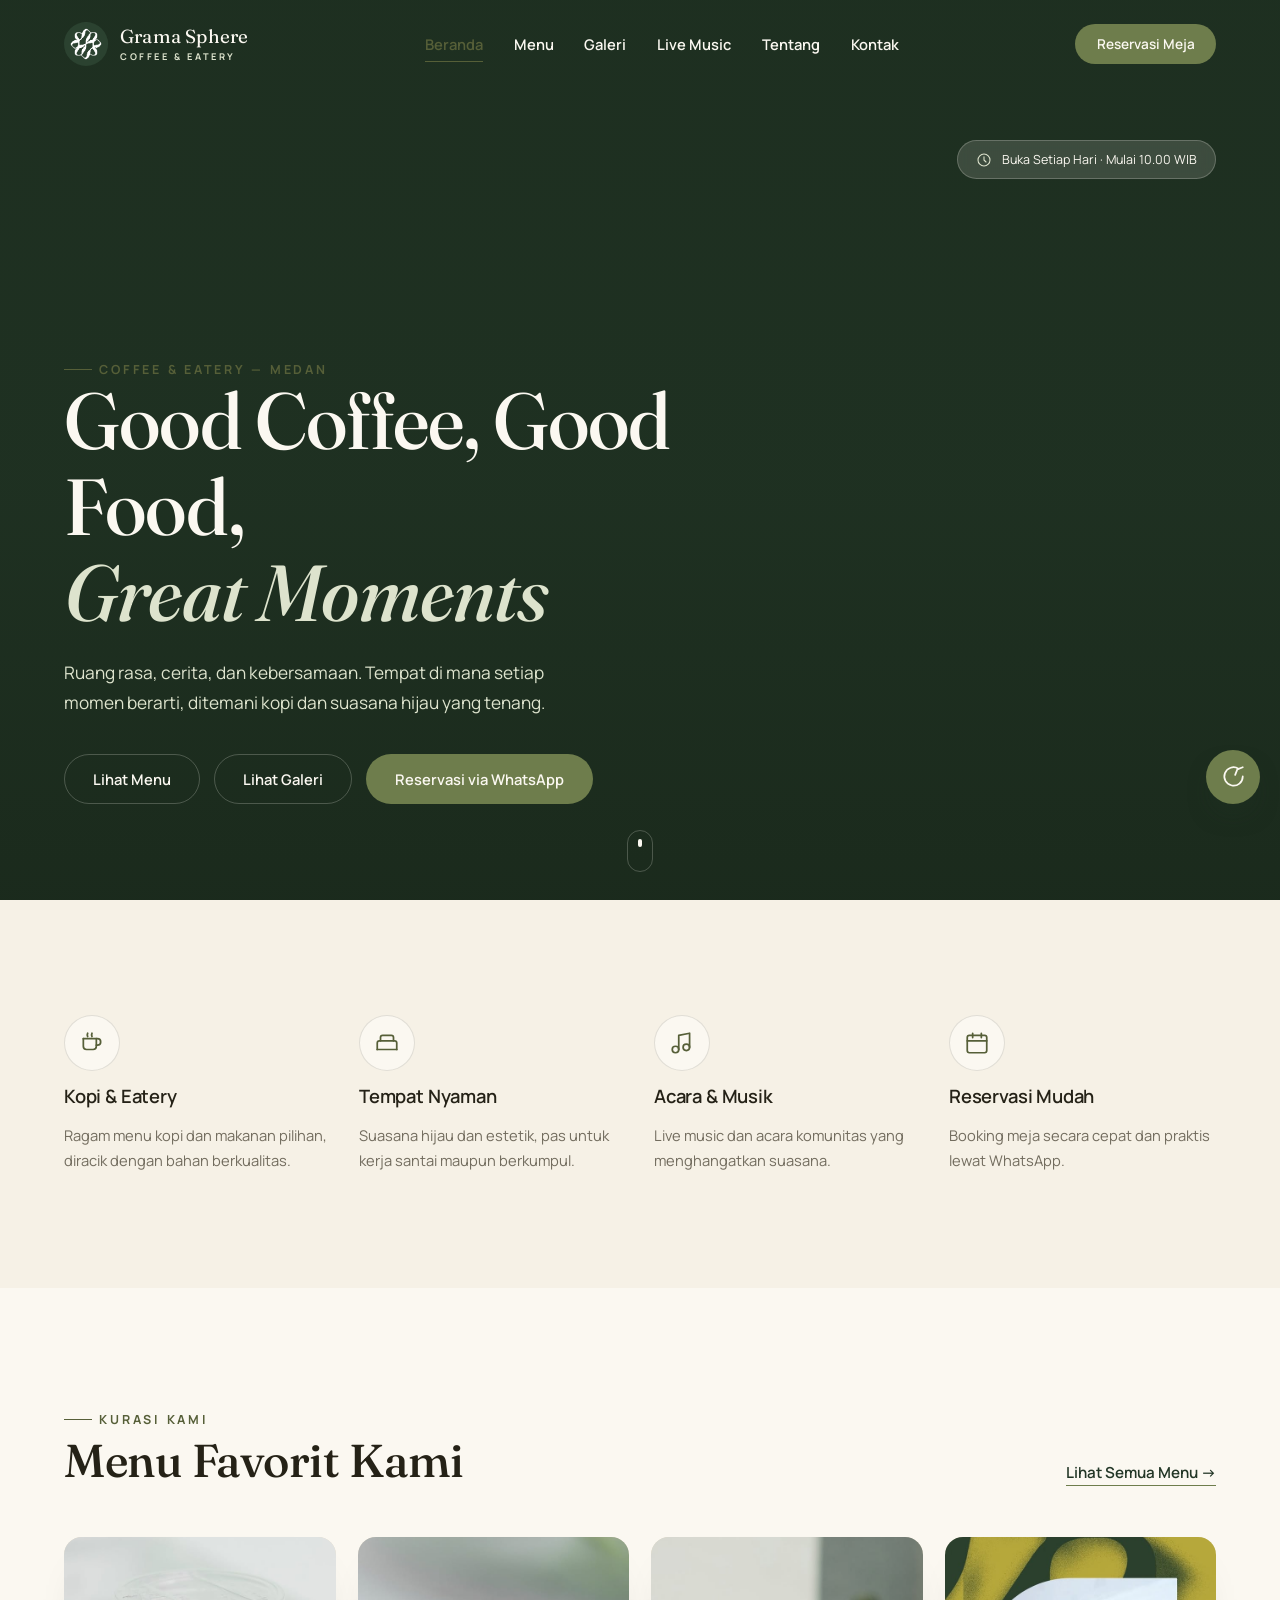
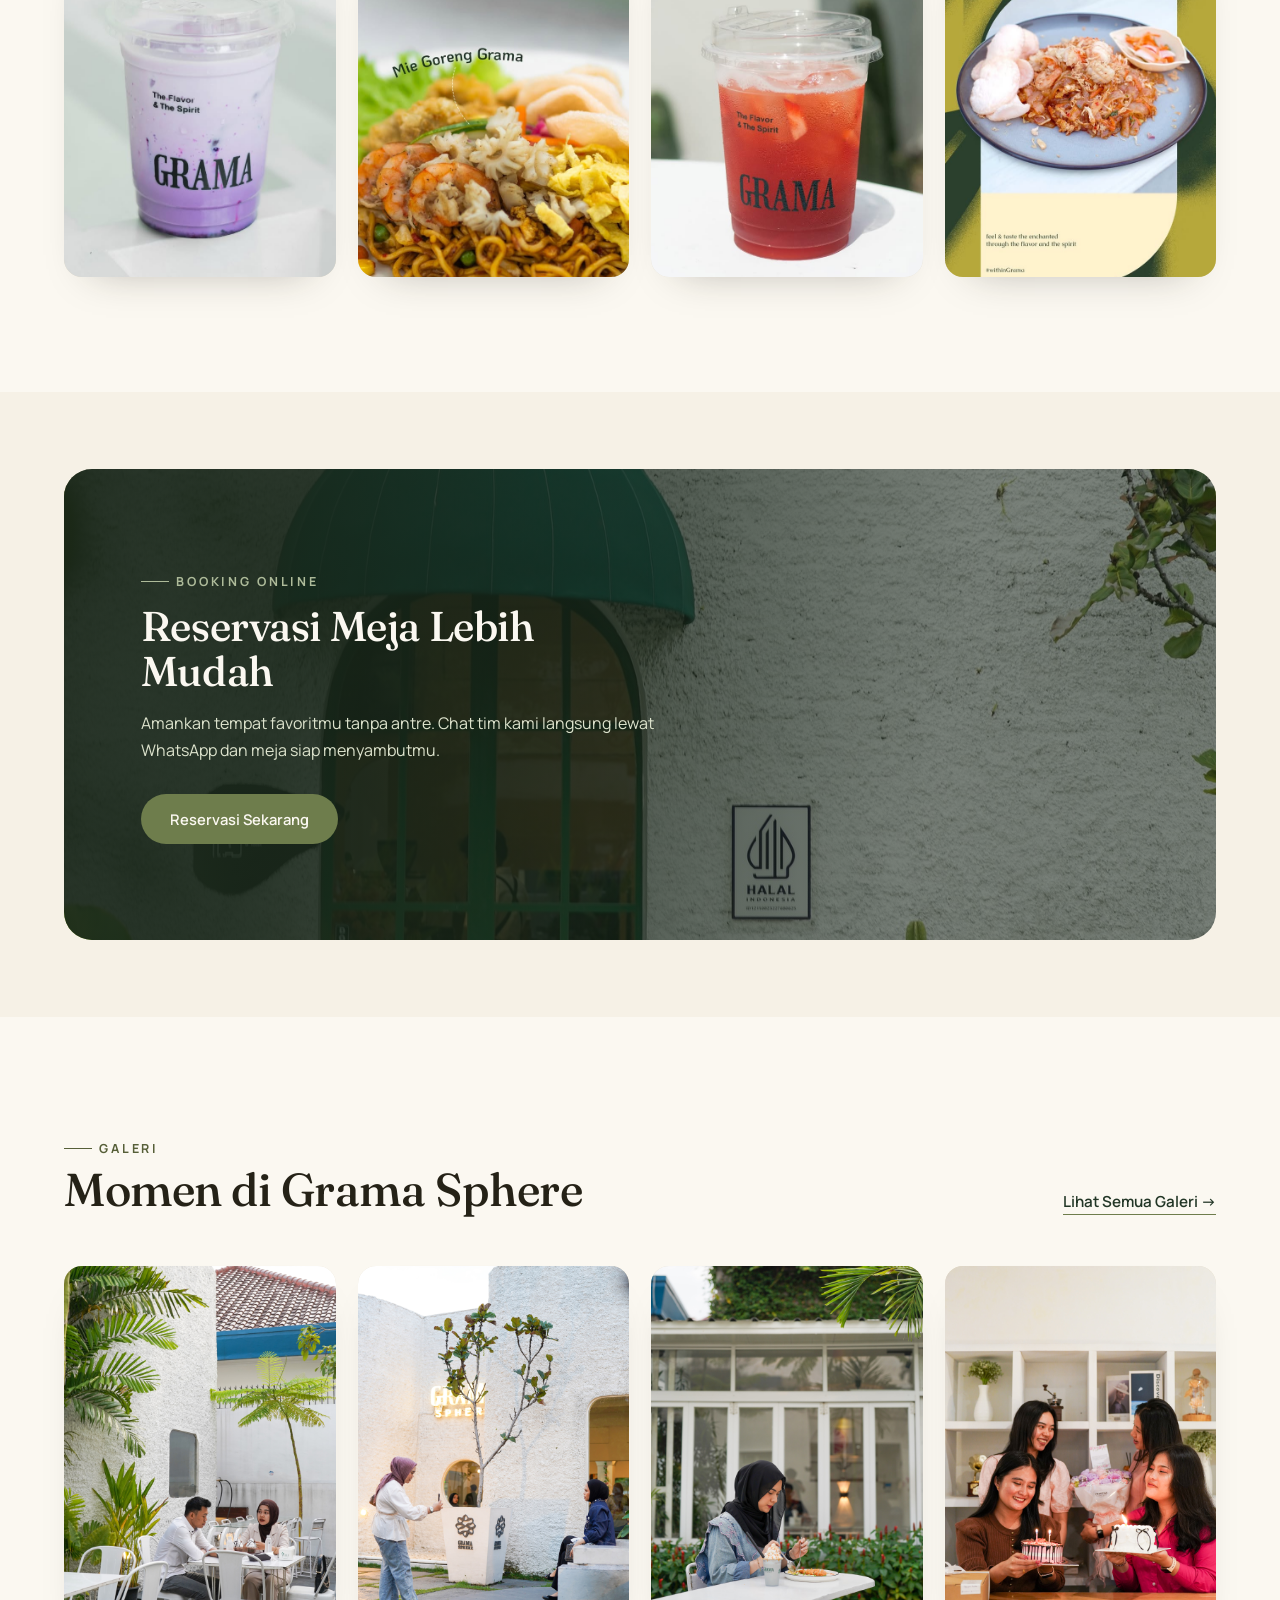
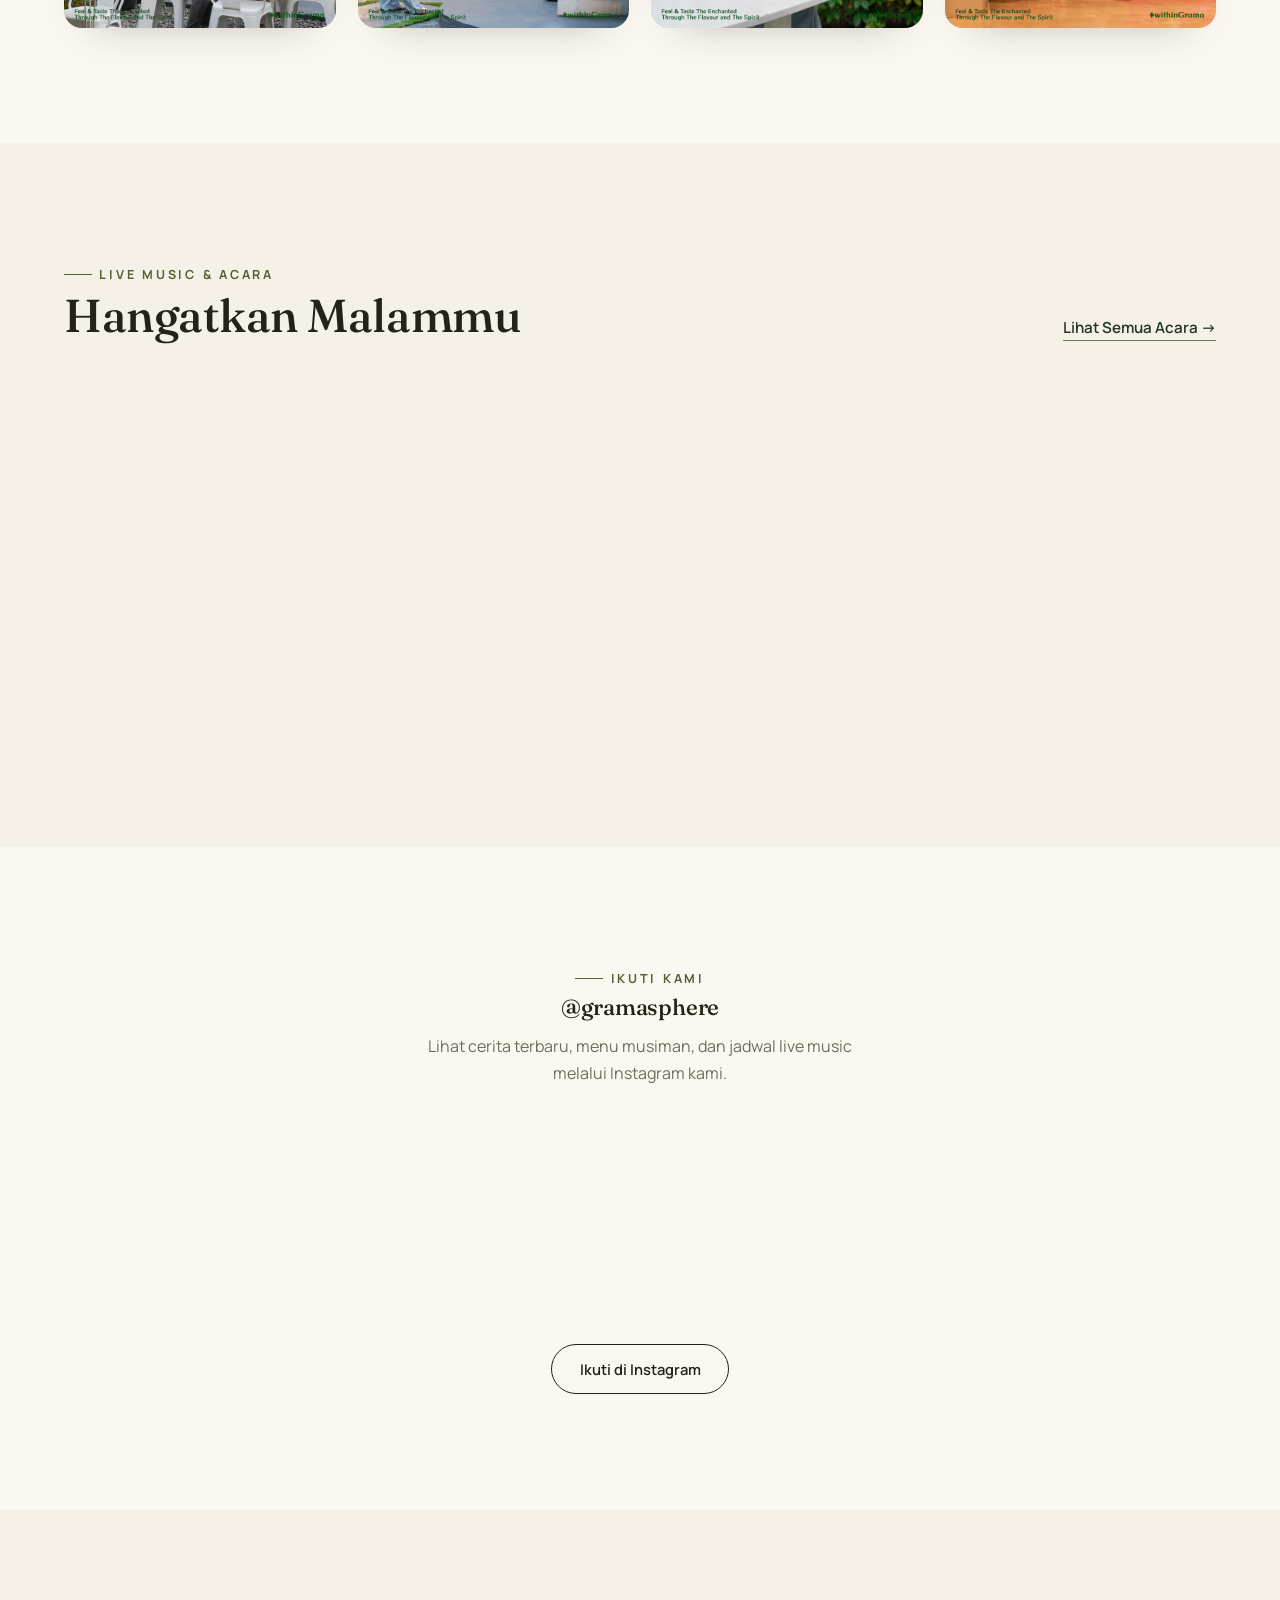
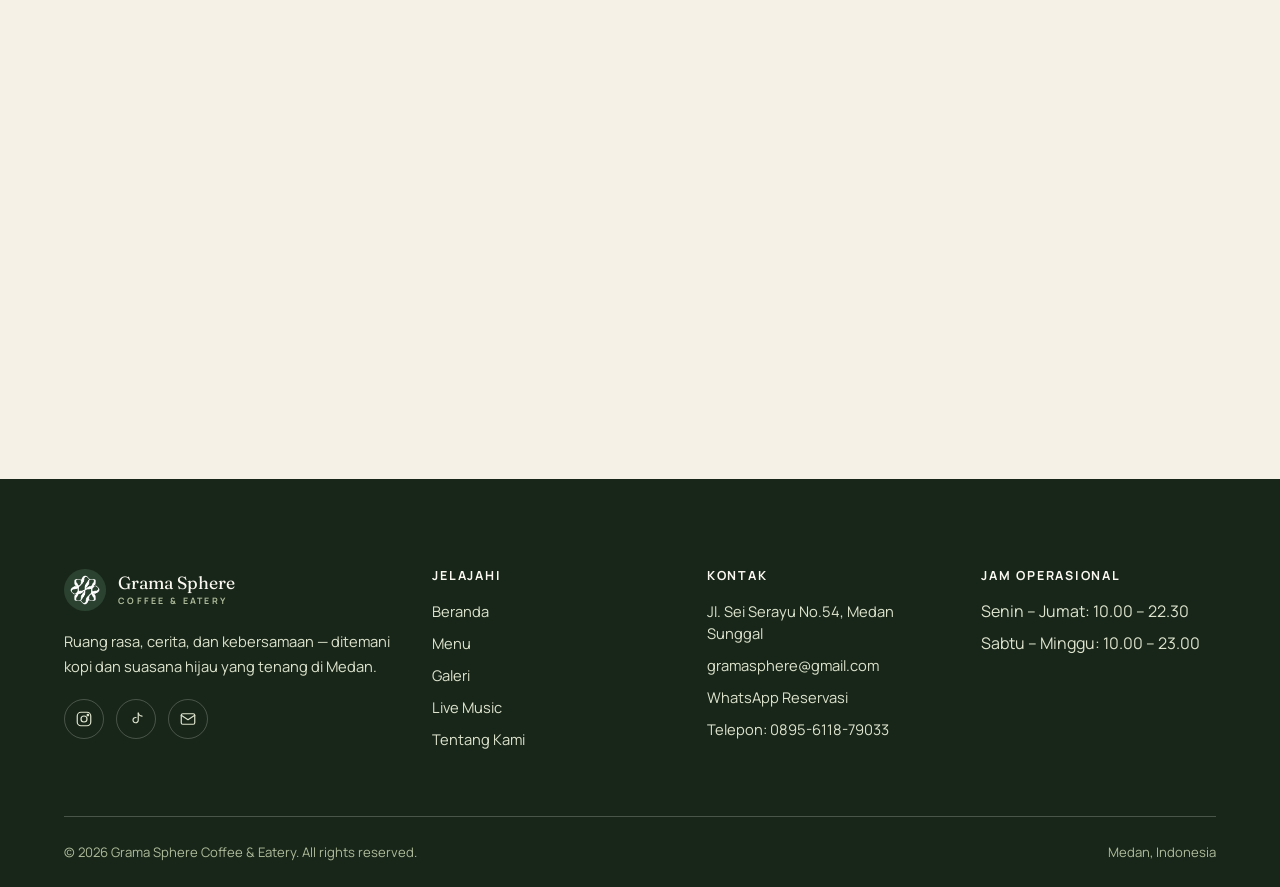
==== index.html @ 3d9e16ae "first commit" ====
<!doctype html>
<html lang="id">
<head>
<meta charset="UTF-8">
<meta name="viewport" content="width=device-width, initial-scale=1.0">
<title>Grama Sphere Coffee & Eatery — Ruang Rasa di Medan</title>
<meta name="description" content="Grama Sphere Coffee & Eatery, Medan — kopi, makanan, dan live music dalam suasana hijau yang tenang dan hangat.">
<link rel="icon" href="assets/logo-gramasphere.jpg" type="image/jpeg">
<link rel="preconnect" href="https://fonts.googleapis.com">
<link rel="preconnect" href="https://fonts.gstatic.com" crossorigin>
<link href="https://fonts.googleapis.com/css2?family=Fraunces:ital,opsz,wght@0,9..144,300;0,9..144,400;0,9..144,500;0,9..144,600;1,9..144,400;1,9..144,500&family=Manrope:wght@300;400;500;600;700;800&display=swap" rel="stylesheet">
<link rel="stylesheet" href="css/style.css">
</head>
<body>
<a href="#main" class="skip-link">Lompat ke konten utama</a>

<header class="site-header">
  <div class="container">
    <a href="index.html" class="brand">
      <img src="assets/logo-gramasphere.jpg" alt="Logo Grama Sphere Coffee & Eatery">
      <span class="brand-name">Grama Sphere<span>COFFEE &amp; EATERY</span></span>
    </a>
    <nav class="nav-desktop" aria-label="Navigasi utama">
      <a href="index.html" class="nav-link active">Beranda</a>
      <a href="menu.html" class="nav-link">Menu</a>
      <a href="gallery.html" class="nav-link">Galeri</a>
      <a href="music.html" class="nav-link">Live Music</a>
      <a href="about.html" class="nav-link">Tentang</a>
      <a href="contact.html" class="nav-link">Kontak</a>
    </nav>
    <div class="nav-cta">
      <a href="https://wa.me/62895611879033?text=Halo%20Grama%20Sphere%2C%20saya%20ingin%20reservasi%20meja" class="btn btn-whatsapp" target="_blank" rel="noopener">Reservasi Meja</a>
    </div>
  </div>
</header>

<main id="main">

  <section class="hero">
    <video class="hero-media" autoplay muted loop playsinline aria-hidden="true">
      <source src="assets/video-background-page-atas/background-desktop-view.mp4" media="(min-width:769px)" type="video/mp4">
      <source src="assets/video-background-page-atas/background-mobile-view.mp4" type="video/mp4">
    </video>
    <div class="hero-overlay"></div>
    <div class="hero-hours">
      <svg viewBox="0 0 24 24" fill="none" stroke-width="1.6" stroke-linecap="round" stroke-linejoin="round"><circle cx="12" cy="12" r="9"/><path d="M12 7v5l3 3"/></svg>
      Buka Setiap Hari · Mulai 10.00 WIB
    </div>
    <div class="hero-content">
      <span class="eyebrow">Coffee &amp; Eatery — Medan</span>
      <h1 class="hero-title">Good Coffee, Good Food,<br><em>Great Moments</em></h1>
      <p class="hero-sub">Ruang rasa, cerita, dan kebersamaan. Tempat di mana setiap momen berarti, ditemani kopi dan suasana hijau yang tenang.</p>
      <div class="hero-actions">
        <a href="menu.html" class="btn btn-outline on-dark">Lihat Menu</a>
        <a href="gallery.html" class="btn btn-outline on-dark">Lihat Galeri</a>
        <a href="https://wa.me/62895611879033?text=Halo%20Grama%20Sphere%2C%20saya%20ingin%20reservasi%20meja" class="btn btn-whatsapp" target="_blank" rel="noopener">Reservasi via WhatsApp</a>
      </div>
    </div>
    <span class="hero-scroll-cue" aria-hidden="true"></span>
  </section>

  <section class="section" aria-label="Keunggulan kami">
    <div class="container feature-strip">
      <div class="feature-item reveal">
        <div class="feature-icon"><svg viewBox="0 0 24 24" fill="none" stroke-width="1.6" stroke-linecap="round" stroke-linejoin="round"><path d="M4 8h13a3 3 0 0 1 0 6h-1"/><path d="M4 8v7a3 3 0 0 0 3 3h6a3 3 0 0 0 3-3V8"/><path d="M8 3c-.5 1 -.5 2 0 3M12 3c-.5 1 -.5 2 0 3"/></svg></div>
        <h3>Kopi &amp; Eatery</h3>
        <p>Ragam menu kopi dan makanan pilihan, diracik dengan bahan berkualitas.</p>
      </div>
      <div class="feature-item reveal">
        <div class="feature-icon"><svg viewBox="0 0 24 24" fill="none" stroke-width="1.6" stroke-linecap="round" stroke-linejoin="round"><path d="M3 18v-6a2 2 0 0 1 2-2h14a2 2 0 0 1 2 2v6"/><path d="M3 18h18M6 10V7a2 2 0 0 1 2-2h8a2 2 0 0 1 2 2v3"/></svg></div>
        <h3>Tempat Nyaman</h3>
        <p>Suasana hijau dan estetik, pas untuk kerja santai maupun berkumpul.</p>
      </div>
      <div class="feature-item reveal">
        <div class="feature-icon"><svg viewBox="0 0 24 24" fill="none" stroke-width="1.6" stroke-linecap="round" stroke-linejoin="round"><path d="M9 18V5l10-2v13"/><circle cx="6" cy="18" r="3"/><circle cx="16" cy="16" r="3"/></svg></div>
        <h3>Acara &amp; Musik</h3>
        <p>Live music dan acara komunitas yang menghangatkan suasana.</p>
      </div>
      <div class="feature-item reveal">
        <div class="feature-icon"><svg viewBox="0 0 24 24" fill="none" stroke-width="1.6" stroke-linecap="round" stroke-linejoin="round"><rect x="3" y="5" width="18" height="16" rx="2"/><path d="M8 3v4M16 3v4M3 10h18"/></svg></div>
        <h3>Reservasi Mudah</h3>
        <p>Booking meja secara cepat dan praktis lewat WhatsApp.</p>
      </div>
    </div>
  </section>

  <section class="section bg-warm">
    <div class="container">
      <div class="section-header">
        <div>
          <span class="eyebrow">Kurasi Kami</span>
          <h2>Menu Favorit Kami</h2>
        </div>
        <a href="menu.html" class="section-link">Lihat Semua Menu →</a>
      </div>
      <div class="feature-grid">
        <a href="menu.html" class="media-card ratio-4-5 reveal">
          <img src="assets/menu/drink/3.jpg" alt="Minuman signature Grama Sphere" loading="lazy" width="600" height="750">
        </a>
        <a href="menu.html" class="media-card ratio-4-5 reveal">
          <img src="assets/menu/food/f8.jpg" alt="Hidangan favorit Grama Sphere" loading="lazy" width="600" height="750">
        </a>
        <a href="menu.html" class="media-card ratio-4-5 reveal">
          <img src="assets/menu/drink/12.jpg" alt="Kopi pilihan Grama Sphere" loading="lazy" width="600" height="750">
        </a>
        <a href="menu.html" class="media-card ratio-4-5 reveal">
          <img src="assets/menu/food/f20.jpg" alt="Menu makanan Grama Sphere" loading="lazy" width="600" height="750">
        </a>
      </div>
    </div>
  </section>

  <section class="section-tight">
    <div class="container">
      <div class="cta-banner reveal">
        <img src="assets/galery/14.jpg" alt="Suasana Grama Sphere" loading="lazy">
        <div class="cta-banner-inner">
          <span class="eyebrow on-dark">Booking Online</span>
          <h2>Reservasi Meja Lebih Mudah</h2>
          <p>Amankan tempat favoritmu tanpa antre. Chat tim kami langsung lewat WhatsApp dan meja siap menyambutmu.</p>
          <a href="https://wa.me/62895611879033?text=Halo%20Grama%20Sphere%2C%20saya%20ingin%20reservasi%20meja" class="btn btn-whatsapp" target="_blank" rel="noopener">Reservasi Sekarang</a>
        </div>
      </div>
    </div>
  </section>

  <section class="section bg-warm">
    <div class="container">
      <div class="section-header">
        <div>
          <span class="eyebrow">Galeri</span>
          <h2>Momen di Grama Sphere</h2>
        </div>
        <a href="gallery.html" class="section-link">Lihat Semua Galeri →</a>
      </div>
      <div class="feature-grid">
        <a href="gallery.html" class="media-card ratio-3-4 reveal"><img src="assets/galery/1.jpg" alt="Galeri Grama Sphere 1" loading="lazy" width="600" height="800"></a>
        <a href="gallery.html" class="media-card ratio-3-4 reveal"><img src="assets/galery/2.jpg" alt="Galeri Grama Sphere 2" loading="lazy" width="600" height="800"></a>
        <a href="gallery.html" class="media-card ratio-3-4 reveal"><img src="assets/galery/3.jpg" alt="Galeri Grama Sphere 3" loading="lazy" width="600" height="800"></a>
        <a href="gallery.html" class="media-card ratio-3-4 reveal"><img src="assets/galery/4.jpg" alt="Galeri Grama Sphere 4" loading="lazy" width="600" height="800"></a>
      </div>
    </div>
  </section>

  <section class="section">
    <div class="container">
      <div class="section-header">
        <div>
          <span class="eyebrow">Live Music &amp; Acara</span>
          <h2>Hangatkan Malammu</h2>
        </div>
        <a href="music.html" class="section-link">Lihat Semua Acara →</a>
      </div>
      <div class="feature-grid">
        <a href="music.html" class="media-card ratio-4-5 reveal"><img src="assets/live-music/lm1.webp" alt="Live music di Grama Sphere" loading="lazy" width="600" height="750"></a>
        <a href="music.html" class="media-card ratio-4-5 reveal"><img src="assets/live-music/lm2.webp" alt="Suasana live music Grama Sphere" loading="lazy" width="600" height="750"></a>
        <a href="music.html" class="media-card ratio-4-5 reveal"><img src="assets/live-music/lm3.webp" alt="Acara musik Grama Sphere" loading="lazy" width="600" height="750"></a>
        <a href="music.html" class="media-card ratio-4-5 reveal"><img src="assets/live-music/lm4.webp" alt="Live music malam Grama Sphere" loading="lazy" width="600" height="750"></a>
      </div>
    </div>
  </section>

  <section class="section bg-warm instagram-cta">
    <div class="container">
      <span class="eyebrow">Ikuti Kami</span>
      <h2 class="instagram-handle">@gramasphere</h2>
      <p style="max-width:48ch;margin:14px auto 0;">Lihat cerita terbaru, menu musiman, dan jadwal live music melalui Instagram kami.</p>
      <div class="instagram-grid">
        <a href="https://www.instagram.com/gramasphere/" target="_blank" rel="noopener" class="media-card ratio-1-1 reveal"><img src="assets/galery/9.jpg" alt="Instagram Grama Sphere" loading="lazy" width="400" height="400"></a>
        <a href="https://www.instagram.com/gramasphere/" target="_blank" rel="noopener" class="media-card ratio-1-1 reveal"><img src="assets/galery/10.jpg" alt="Instagram Grama Sphere" loading="lazy" width="400" height="400"></a>
        <a href="https://www.instagram.com/gramasphere/" target="_blank" rel="noopener" class="media-card ratio-1-1 reveal"><img src="assets/galery/11.jpg" alt="Instagram Grama Sphere" loading="lazy" width="400" height="400"></a>
        <a href="https://www.instagram.com/gramasphere/" target="_blank" rel="noopener" class="media-card ratio-1-1 reveal"><img src="assets/galery/16.jpg" alt="Instagram Grama Sphere" loading="lazy" width="400" height="400"></a>
        <a href="https://www.instagram.com/gramasphere/" target="_blank" rel="noopener" class="media-card ratio-1-1 reveal"><img src="assets/galery/17.jpg" alt="Instagram Grama Sphere" loading="lazy" width="400" height="400"></a>
        <a href="https://www.instagram.com/gramasphere/" target="_blank" rel="noopener" class="media-card ratio-1-1 reveal"><img src="assets/galery/18.jpg" alt="Instagram Grama Sphere" loading="lazy" width="400" height="400"></a>
      </div>
      <a href="https://www.instagram.com/gramasphere/" target="_blank" rel="noopener" class="btn btn-outline" style="margin-top:32px;">Ikuti di Instagram</a>
    </div>
  </section>

  <section class="section">
    <div class="container">
      <div class="map-preview reveal">
        <div class="map-preview-media"><img src="assets/galery/20.jpg" alt="Lokasi Grama Sphere Coffee & Eatery" loading="lazy"></div>
        <div class="map-preview-info">
          <span class="eyebrow on-dark">Lokasi</span>
          <h3>Kunjungi Kami</h3>
          <address>Jl. Sei Serayu No.54, Babura Sunggal, Kec. Medan Sunggal, Kota Medan, Sumatera Utara 20154</address>
          <a href="https://www.google.com/maps?q=GRAMA+SPHERE+COFFEE,+Jl.+Sei+Serayu+No.54,+Babura+Sunggal,+Kec.+Medan+Sunggal,+Kota+Medan,+Sumatera+Utara+20154&ftid=0x30312f76e06e2597:0x356244aba636da60" target="_blank" rel="noopener" class="btn btn-outline on-dark">Buka di Google Maps</a>
        </div>
      </div>
    </div>
  </section>

</main>

<footer class="site-footer">
  <div class="container">
    <div class="footer-grid">
      <div>
        <div class="footer-brand">
          <img src="assets/logo-gramasphere.jpg" alt="Logo Grama Sphere">
          <span class="footer-brand-name">Grama Sphere<span>COFFEE &amp; EATERY</span></span>
        </div>
        <p>Ruang rasa, cerita, dan kebersamaan — ditemani kopi dan suasana hijau yang tenang di Medan.</p>
        <div class="footer-social">
          <a href="https://www.instagram.com/gramasphere/" target="_blank" rel="noopener" aria-label="Instagram"><svg viewBox="0 0 24 24" fill="none" stroke-width="1.6"><rect x="3" y="3" width="18" height="18" rx="5"/><circle cx="12" cy="12" r="4"/><circle cx="17.2" cy="6.8" r="1"/></svg></a>
          <a href="https://www.tiktok.com/@grama.sphere" target="_blank" rel="noopener" aria-label="TikTok"><svg viewBox="0 0 24 24" fill="none" stroke-width="1.6" stroke-linecap="round" stroke-linejoin="round"><path d="M15 4v9.5a3.5 3.5 0 1 1-3-3.46"/><path d="M15 4c.5 2.5 2 4 5 4.2"/></svg></a>
          <a href="mailto:gramasphere@gmail.com" aria-label="Email"><svg viewBox="0 0 24 24" fill="none" stroke-width="1.6" stroke-linecap="round" stroke-linejoin="round"><rect x="3" y="5" width="18" height="14" rx="2"/><path d="M3 7l9 6 9-6"/></svg></a>
        </div>
      </div>
      <div class="footer-col">
        <h4>Jelajahi</h4>
        <ul>
          <li><a href="index.html">Beranda</a></li>
          <li><a href="menu.html">Menu</a></li>
          <li><a href="gallery.html">Galeri</a></li>
          <li><a href="music.html">Live Music</a></li>
          <li><a href="about.html">Tentang Kami</a></li>
        </ul>
      </div>
      <div class="footer-col">
        <h4>Kontak</h4>
        <ul>
          <li><a href="https://www.google.com/maps?q=GRAMA+SPHERE+COFFEE,+Jl.+Sei+Serayu+No.54,+Babura+Sunggal,+Kec.+Medan+Sunggal,+Kota+Medan,+Sumatera+Utara+20154&ftid=0x30312f76e06e2597:0x356244aba636da60" target="_blank" rel="noopener">Jl. Sei Serayu No.54, Medan Sunggal</a></li>
          <li><a href="mailto:gramasphere@gmail.com">gramasphere@gmail.com</a></li>
          <li><a href="https://wa.me/62895611879033" target="_blank" rel="noopener">WhatsApp Reservasi</a></li>
          <li><a href="tel:+62895611879033">Telepon: 0895-6118-79033</a></li>
        </ul>
      </div>
      <div class="footer-col">
        <h4>Jam Operasional</h4>
        <ul>
          <li>Senin – Jumat: 10.00 – 22.30</li>
          <li>Sabtu – Minggu: 10.00 – 23.00</li>
        </ul>
      </div>
    </div>
    <div class="footer-bottom">
      <span>&copy; <span data-year></span> Grama Sphere Coffee &amp; Eatery. All rights reserved.</span>
      <span>Medan, Indonesia</span>
    </div>
  </div>
</footer>

<a class="wa-float" href="https://wa.me/62895611879033?text=Halo%20Grama%20Sphere%2C%20saya%20ingin%20reservasi%20meja" target="_blank" rel="noopener" aria-label="Chat WhatsApp">
  <svg viewBox="0 0 24 24" fill="none" stroke-width="1.6" stroke-linecap="round" stroke-linejoin="round"><path d="M21 11.5a8.5 8.5 0 1 1-4-7.2"/><path d="M21 3l-5 2-2 5"/></svg>
</a>

<nav class="bottom-nav" aria-label="Navigasi mobile">
  <ul>
    <li><a href="index.html" class="active"><svg viewBox="0 0 24 24" fill="none" stroke-width="1.6" stroke-linecap="round" stroke-linejoin="round"><path d="M4 11.5 12 4l8 7.5"/><path d="M6 10v9h12v-9"/></svg>Beranda</a></li>
    <li><a href="menu.html"><svg viewBox="0 0 24 24" fill="none" stroke-width="1.6" stroke-linecap="round" stroke-linejoin="round"><path d="M6 3v6M9 3v6M6 9c0 3-1 4-1 4v8h4v-8s-1-1-1-4M15 3v18M15 3c3 0 5 2 5 5s-2 4-5 4"/></svg>Menu</a></li>
    <li><a href="gallery.html"><svg viewBox="0 0 24 24" fill="none" stroke-width="1.6" stroke-linecap="round" stroke-linejoin="round"><rect x="3" y="4" width="18" height="16" rx="2"/><circle cx="9" cy="10" r="2"/><path d="M21 16l-5-5-4 4-3-3-6 6"/></svg>Galeri</a></li>
    <li><a href="music.html"><svg viewBox="0 0 24 24" fill="none" stroke-width="1.6" stroke-linecap="round" stroke-linejoin="round"><path d="M9 18V5l10-2v13"/><circle cx="6" cy="18" r="3"/><circle cx="16" cy="16" r="3"/></svg>Music</a></li>
    <li><a href="about.html"><svg viewBox="0 0 24 24" fill="none" stroke-width="1.6" stroke-linecap="round" stroke-linejoin="round"><circle cx="12" cy="12" r="9"/><path d="M12 8h.01M11 12h1v5h1"/></svg>Tentang</a></li>
  </ul>
</nav>

<script src="js/main.js"></script>
</body>
</html>
---- css/style.css ----
/* ==========================================================================
   GRAMA SPHERE COFFEE & EATERY
   Editorial hospitality design system
   Palette: forest / olive / sage / cream / beige — no black, no saturation
   Type: Fraunces (display serif) + Manrope (body sans)
   ========================================================================== */

:root{
  /* Colors */
  --forest:#223626;
  --forest-deep:#182619;
  --olive:#6E7D4C;
  --olive-dark:#565F38;
  --sage:#AEBB9A;
  --sage-light:#DDE3CD;
  --cream:#F6F1E6;
  --warm-white:#FBF8F1;
  --beige:#E8DFC9;
  --ink:#252217;
  --stone:#726C5E;
  --line: rgba(37,34,23,0.12);
  --line-light: rgba(251,248,241,0.22);

  /* Type */
  --font-display: 'Fraunces', serif;
  --font-body: 'Manrope', sans-serif;

  /* Layout */
  --container: 1320px;
  --radius-lg: 28px;
  --radius-md: 18px;
  --radius-sm: 10px;
  --nav-h: 88px;

  /* Motion */
  --ease: cubic-bezier(.22,.61,.36,1);
  --dur: .6s;
}

*,*::before,*::after{ box-sizing:border-box; }
html{ scroll-behavior:smooth; }
@media (prefers-reduced-motion: reduce){
  html{ scroll-behavior:auto; }
  *,*::before,*::after{ animation-duration:.001ms !important; animation-iteration-count:1 !important; transition-duration:.001ms !important; scroll-behavior:auto !important; }
}

body{
  margin:0;
  font-family:var(--font-body);
  background:var(--cream);
  color:var(--ink);
  -webkit-font-smoothing:antialiased;
  text-rendering:optimizeLegibility;
  overflow-x:hidden;
}

img,video{ max-width:100%; display:block; }
a{ color:inherit; text-decoration:none; }
ul{ margin:0; padding:0; list-style:none; }
button{ font-family:inherit; cursor:pointer; }
::selection{ background:var(--olive); color:var(--warm-white); }

a:focus-visible, button:focus-visible, input:focus-visible, textarea:focus-visible{
  outline:2px solid var(--olive);
  outline-offset:3px;
  border-radius:4px;
}

/* ----- Typography ----- */
h1,h2,h3,h4{
  font-family:var(--font-display);
  font-weight:500;
  color:var(--ink);
  line-height:1.08;
  margin:0;
  letter-spacing:-0.01em;
}
.eyebrow{
  font-family:var(--font-body);
  font-size:.78rem;
  font-weight:700;
  letter-spacing:.22em;
  text-transform:uppercase;
  color:var(--olive-dark);
  display:inline-flex;
  align-items:center;
  gap:.6em;
}
.eyebrow::before{
  content:'';
  width:28px; height:1px;
  background:var(--olive-dark);
  display:inline-block;
}
.on-dark.eyebrow{ color:var(--sage); }
.on-dark.eyebrow::before{ background:var(--sage); }
p{ margin:0; color:var(--stone); line-height:1.7; font-weight:400; }
.lead{ font-size:1.15rem; line-height:1.75; max-width:56ch; }

/* ----- Layout ----- */
.container{ max-width:var(--container); margin:0 auto; padding:0 clamp(20px,5vw,64px); }
.section{ padding:clamp(64px,9vw,140px) 0; position:relative; }
.section-tight{ padding:clamp(40px,6vw,88px) 0; }
.section-header{
  display:flex; align-items:flex-end; justify-content:space-between; gap:32px;
  margin-bottom:clamp(36px,4vw,64px); flex-wrap:wrap;
}
.section-header h2{ font-size:clamp(2rem,3.6vw,2.9rem); margin-top:.5rem; }
.section-link{
  font-size:.95rem; font-weight:600; color:var(--forest);
  border-bottom:1px solid var(--olive); padding-bottom:2px;
  white-space:nowrap;
  transition:color .3s var(--ease), border-color .3s var(--ease);
}
.section-link:hover{ color:var(--olive-dark); border-color:var(--olive-dark); }
.bg-warm{ background:var(--warm-white); }
.bg-forest{ background:var(--forest); color:var(--warm-white); }
.bg-forest p{ color:var(--sage-light); }
.bg-forest h1,.bg-forest h2,.bg-forest h3{ color:var(--warm-white); }

/* ----- Buttons ----- */
.btn{
  display:inline-flex; align-items:center; justify-content:center; gap:.5em;
  padding:.95em 1.9em; border-radius:999px; font-size:.92rem; font-weight:600;
  border:1px solid transparent; transition:transform .35s var(--ease), background .35s var(--ease), color .35s var(--ease), border-color .35s var(--ease), box-shadow .35s var(--ease);
  white-space:nowrap;
}
.btn-primary{ background:var(--forest); color:var(--warm-white); }
.btn-primary:hover{ background:var(--olive-dark); transform:translateY(-2px); box-shadow:0 12px 24px -10px rgba(34,54,38,.45); }
.btn-outline{ background:transparent; color:var(--ink); border-color:var(--ink); }
.btn-outline.on-dark{ color:var(--warm-white); border-color:var(--line-light); }
.btn-outline:hover{ background:var(--ink); color:var(--warm-white); transform:translateY(-2px); }
.btn-outline.on-dark:hover{ background:var(--warm-white); color:var(--forest); }
.btn-whatsapp{ background:var(--olive); color:var(--warm-white); }
.btn-whatsapp:hover{ background:var(--olive-dark); transform:translateY(-2px); box-shadow:0 12px 24px -10px rgba(110,125,76,.5); }
.btn-sm{ padding:.7em 1.4em; font-size:.82rem; }

/* ----- Sphere ring signature (brand motif, used sparingly) ----- */
.sphere-ring{
  position:absolute; border-radius:50%; border:1px solid var(--line);
  pointer-events:none; z-index:0;
}
.sphere-ring.on-dark{ border-color:var(--line-light); }

/* ----- Header / Navigation ----- */
.site-header{
  position:fixed; top:0; left:0; right:0; z-index:100;
  padding:22px 0;
  transition:padding .4s var(--ease), background .4s var(--ease), box-shadow .4s var(--ease), backdrop-filter .4s var(--ease);
}
.site-header .container{ display:flex; align-items:center; justify-content:space-between; gap:24px; }
.site-header.scrolled{
  padding:12px 0;
  background:rgba(246,241,230,.82);
  backdrop-filter:blur(14px) saturate(1.2);
  -webkit-backdrop-filter:blur(14px) saturate(1.2);
  box-shadow:0 8px 30px -18px rgba(37,34,23,.25);
  border-bottom:1px solid var(--line);
}
.brand{ display:flex; align-items:center; gap:12px; }
.brand img{ height:44px; width:44px; border-radius:50%; object-fit:cover; }
.brand-name{ font-family:var(--font-display); font-size:1.18rem; letter-spacing:.01em; color:var(--ink); }
.brand-name span{ display:block; font-family:var(--font-body); font-size:.58rem; letter-spacing:.28em; font-weight:700; color:var(--olive-dark); margin-top:2px; }
.site-header:not(.scrolled) .brand-name,
.site-header:not(.scrolled) .brand-name span{ color:var(--warm-white); }
.site-header:not(.scrolled) .brand-name span{ color:var(--sage-light); }
body.no-hero .site-header:not(.scrolled) .brand-name,
body.no-hero .site-header:not(.scrolled) .brand-name span{ color:var(--ink); }
body.no-hero .site-header:not(.scrolled) .brand-name span{ color:var(--olive-dark); }

.nav-desktop{ display:flex; align-items:center; gap:clamp(18px,2.4vw,38px); }
.nav-link{
  font-size:.92rem; font-weight:600; padding:8px 0; position:relative;
  color:var(--warm-white);
  transition:color .3s var(--ease);
}
body.no-hero .nav-link{ color:var(--ink); }
.site-header.scrolled .nav-link{ color:var(--ink); }
.nav-link::after{
  content:''; position:absolute; left:0; right:100%; bottom:0; height:1px; background:var(--olive-dark);
  transition:right .35s var(--ease);
}
.nav-link:hover::after, .nav-link.active::after{ right:0; }
.nav-link.active{ color:var(--olive-dark) !important; }
.nav-cta{ display:flex; align-items:center; gap:14px; }
.nav-cta .btn{ padding:.7em 1.5em; font-size:.85rem; }

.nav-toggle{ display:none; }

/* Mobile bottom navigation */
.bottom-nav{
  display:none;
  position:fixed; bottom:0; left:0; right:0; z-index:100;
  background:rgba(251,248,241,.96);
  backdrop-filter:blur(14px);
  border-top:1px solid var(--line);
  padding:8px 4px calc(8px + env(safe-area-inset-bottom));
  box-shadow:0 -8px 24px -18px rgba(37,34,23,.3);
}
.bottom-nav ul{ display:flex; justify-content:space-between; }
.bottom-nav li{ flex:1; }
.bottom-nav a{
  display:flex; flex-direction:column; align-items:center; gap:4px;
  font-size:.64rem; font-weight:700; letter-spacing:.02em; color:var(--stone);
  padding:6px 2px; border-radius:14px; transition:color .3s var(--ease), background .3s var(--ease);
}
.bottom-nav svg{ width:22px; height:22px; stroke:var(--stone); transition:stroke .3s var(--ease); }
.bottom-nav a.active{ color:var(--olive-dark); }
.bottom-nav a.active svg{ stroke:var(--olive-dark); }
.bottom-nav a.active{ background:var(--sage-light); }

/* Floating WhatsApp button (mobile-friendly, all pages) */
.wa-float{
  position:fixed; right:20px; bottom:96px; z-index:99;
  width:54px; height:54px; border-radius:50%; background:var(--olive);
  display:flex; align-items:center; justify-content:center;
  box-shadow:0 14px 28px -12px rgba(34,54,38,.55);
  transition:transform .3s var(--ease), background .3s var(--ease);
}
.wa-float:hover{ transform:scale(1.08); background:var(--olive-dark); }
.wa-float svg{ width:26px; height:26px; stroke:var(--warm-white); }

/* ----- Hero (Home) ----- */
.hero{
  position:relative; height:100svh; min-height:560px; overflow:hidden;
  display:flex; align-items:flex-end;
  background:var(--forest);
}
.hero-media{ position:absolute; inset:0; width:100%; height:100%; object-fit:cover; }
.hero-overlay{
  position:absolute; inset:0;
  background:linear-gradient(0deg, rgba(24,38,25,.72) 0%, rgba(24,38,25,.35) 46%, rgba(24,38,25,.42) 100%);
}
.hero-content{
  position:relative; z-index:2; width:100%;
  padding:0 clamp(20px,5vw,64px) clamp(56px,8vw,96px);
  color:var(--warm-white);
}
.hero-hours{
  position:absolute; top:clamp(96px,12vw,140px); right:clamp(20px,5vw,64px); z-index:2;
  display:flex; align-items:center; gap:10px;
  background:rgba(251,248,241,.14); border:1px solid var(--line-light);
  padding:10px 18px; border-radius:999px; font-size:.78rem; color:var(--warm-white);
  backdrop-filter:blur(6px);
}
.hero-hours svg{ width:16px; height:16px; stroke:var(--sage-light); }
.hero-title{
  font-size:clamp(2.6rem,6.2vw,5.2rem); color:var(--warm-white); max-width:14ch;
}
.hero-title em{ font-style:italic; color:var(--sage-light); }
.hero-sub{ margin-top:22px; font-size:1.08rem; color:var(--sage-light); max-width:44ch; line-height:1.75; }
.hero-actions{ display:flex; flex-wrap:wrap; gap:14px; margin-top:36px; }
.hero-scroll-cue{
  position:absolute; left:50%; bottom:28px; transform:translateX(-50%); z-index:2;
  width:26px; height:42px; border:1px solid var(--line-light); border-radius:20px;
  display:flex; justify-content:center; padding-top:8px;
}
.hero-scroll-cue::after{
  content:''; width:4px; height:8px; border-radius:2px; background:var(--warm-white);
  animation:scrollCue 1.8s var(--ease) infinite;
}
@keyframes scrollCue{ 0%{ opacity:1; transform:translateY(0);} 70%{opacity:0; transform:translateY(10px);} 100%{opacity:0;} }

/* ----- Page intro banner (inner pages) ----- */
.page-intro{
  position:relative; padding:calc(var(--nav-h) + 64px) 0 64px; background:var(--warm-white);
  overflow:hidden; text-align:center;
}
.page-intro .container{ position:relative; z-index:1; }
.page-intro h1{ font-size:clamp(2.4rem,5vw,4rem); margin-top:14px; }
.page-intro p{ max-width:52ch; margin:18px auto 0; }
.page-intro .sphere-ring{ width:520px; height:520px; top:-220px; left:50%; transform:translateX(-50%); }

/* ----- Feature strip (Home) ----- */
.feature-strip{ display:grid; grid-template-columns:repeat(4,1fr); gap:28px; }
.feature-item{ text-align:left; display:flex; flex-direction:column; gap:16px; }
.feature-icon{
  width:56px; height:56px; border-radius:50%; background:var(--warm-white);
  border:1px solid var(--line); display:flex; align-items:center; justify-content:center;
}
.feature-icon svg{ width:26px; height:26px; stroke:var(--olive-dark); }
.feature-item h3{ font-size:1.15rem; font-weight:600; font-family:var(--font-body); }
.feature-item p{ font-size:.92rem; }

/* ----- Media cards / grids ----- */
.media-card{
  position:relative; border-radius:var(--radius-md); overflow:hidden;
  background:var(--beige); box-shadow:0 20px 40px -28px rgba(37,34,23,.35);
}
.media-card img{ width:100%; height:100%; object-fit:cover; transition:transform .8s var(--ease); }
.media-card:hover img{ transform:scale(1.06); }
.media-card.ratio-4-5{ aspect-ratio:4/5; }
.media-card.ratio-1-1{ aspect-ratio:1/1; }
.media-card.ratio-16-10{ aspect-ratio:16/10; }
.media-card.ratio-3-4{ aspect-ratio:3/4; }
.media-card button.expand{ position:absolute; inset:0; width:100%; height:100%; border:0; background:transparent; }

.feature-grid{ display:grid; grid-template-columns:repeat(4,1fr); gap:22px; }

/* ----- Reservation / CTA banner ----- */
.cta-banner{
  position:relative; border-radius:var(--radius-lg); overflow:hidden; isolation:isolate;
  padding:clamp(48px,8vw,96px) clamp(28px,6vw,80px); color:var(--warm-white);
  min-height:340px; display:flex; align-items:center;
}
.cta-banner img{ position:absolute; inset:0; width:100%; height:100%; object-fit:cover; z-index:-2; }
.cta-banner::after{ content:''; position:absolute; inset:0; background:linear-gradient(100deg, rgba(24,38,25,.92) 20%, rgba(24,38,25,.55) 75%); z-index:-1; }
.cta-banner-inner{ max-width:520px; }
.cta-banner h2{ color:var(--warm-white); font-size:clamp(1.9rem,3.4vw,2.6rem); margin-top:14px; }
.cta-banner p{ color:var(--sage-light); margin-top:16px; }
.cta-banner .btn{ margin-top:30px; }

/* ----- Masonry gallery (CSS Grid + JS row-span: reliable across all browsers,
   unlike column-count which can miscalculate and collapse columns) ----- */
.masonry{
  display:grid;
  grid-template-columns:repeat(4,1fr);
  grid-auto-rows:1px;
  gap:20px;
}
.masonry .media-card{ width:100%; overflow:hidden; }
.masonry .media-card img{ width:100%; height:100%; object-fit:cover; }

/* ----- Timeline (Live Music) ----- */
.timeline{ display:flex; flex-direction:column; gap:0; max-width:920px; margin:0 auto; }
.timeline-item{
  display:grid; grid-template-columns:220px 1fr; gap:36px; align-items:center;
  padding:36px 0; border-bottom:1px solid var(--line);
}
.timeline-item:first-child{ padding-top:0; }
.timeline-photo{ border-radius:var(--radius-md); overflow:hidden; aspect-ratio:4/3; box-shadow:0 20px 40px -28px rgba(37,34,23,.35); }
.timeline-photo img{ width:100%; height:100%; object-fit:cover; }
.timeline-tag{ font-size:.75rem; font-weight:700; letter-spacing:.14em; text-transform:uppercase; color:var(--olive-dark); }
.timeline-item h3{ font-size:1.5rem; margin-top:10px; }
.timeline-item p{ margin-top:10px; }

/* ----- Instagram CTA ----- */
.instagram-cta{ text-align:center; }
.instagram-grid{ display:grid; grid-template-columns:repeat(6,1fr); gap:14px; margin-top:44px; }
.instagram-grid .media-card{ border-radius:var(--radius-sm); }
.instagram-handle{ font-size:1.4rem; font-family:var(--font-display); margin-top:8px; }

/* ----- Map preview (Home) ----- */
.map-preview{ display:grid; grid-template-columns:1fr 1fr; gap:0; border-radius:var(--radius-lg); overflow:hidden; box-shadow:0 30px 60px -34px rgba(37,34,23,.4); }
.map-preview-media{ position:relative; min-height:340px; }
.map-preview-media img{ width:100%; height:100%; object-fit:cover; position:absolute; inset:0; }
.map-preview-info{ background:var(--forest); color:var(--warm-white); padding:clamp(32px,4vw,56px); display:flex; flex-direction:column; justify-content:center; gap:18px; }
.map-preview-info h3{ color:var(--warm-white); font-size:1.7rem; }
.map-preview-info address{ font-style:normal; color:var(--sage-light); line-height:1.8; }
.map-preview-info .btn{ align-self:flex-start; margin-top:6px; }

/* ----- Footer ----- */
.site-footer{ background:var(--forest-deep); color:var(--sage-light); padding:clamp(56px,7vw,96px) 0 0; }
.footer-grid{ display:grid; grid-template-columns:1.4fr 1fr 1fr 1fr; gap:40px; padding-bottom:56px; border-bottom:1px solid var(--line-light); }
.footer-brand{ display:flex; align-items:center; gap:12px; margin-bottom:18px; }
.footer-brand img{ height:42px; width:42px; border-radius:50%; object-fit:cover; }
.footer-brand-name{ font-family:var(--font-display); color:var(--warm-white); font-size:1.1rem; }
.footer-brand-name span{ display:block; font-family:var(--font-body); font-size:.55rem; letter-spacing:.26em; font-weight:700; color:var(--sage); margin-top:2px; }
.site-footer p{ color:var(--sage-light); font-size:.92rem; }
.footer-col h4{ font-family:var(--font-body); font-size:.78rem; letter-spacing:.14em; text-transform:uppercase; color:var(--warm-white); font-weight:700; margin-bottom:18px; }
.footer-col li{ margin-bottom:10px; }
.footer-col a{ font-size:.92rem; color:var(--sage-light); transition:color .3s var(--ease); }
.footer-col a:hover{ color:var(--warm-white); }
.footer-social{ display:flex; gap:12px; margin-top:20px; }
.footer-social a{
  width:40px; height:40px; border-radius:50%; border:1px solid var(--line-light);
  display:flex; align-items:center; justify-content:center; transition:background .3s var(--ease), border-color .3s var(--ease);
}
.footer-social svg{ width:18px; height:18px; stroke:var(--sage-light); }
.footer-social a:hover{ background:var(--olive); border-color:var(--olive); }
.footer-bottom{ display:flex; justify-content:space-between; align-items:center; padding:26px 0 calc(26px + 70px); font-size:.82rem; color:var(--sage); flex-wrap:wrap; gap:10px; }
@media (min-width:769px){ .footer-bottom{ padding-bottom:26px; } }

/* ----- Lightbox ----- */
.lightbox{
  position:fixed; inset:0; z-index:1000; background:rgba(24,38,25,.94);
  display:flex; align-items:center; justify-content:center;
  opacity:0; visibility:hidden; transition:opacity .35s var(--ease);
  backdrop-filter:blur(6px);
}
.lightbox.is-open{ opacity:1; visibility:visible; }
.lightbox-frame{ position:relative; max-width:min(90vw,1100px); max-height:86vh; }
.lightbox-frame img{ max-width:100%; max-height:86vh; border-radius:12px; object-fit:contain; box-shadow:0 30px 80px -20px rgba(0,0,0,.6); }
.lightbox-close, .lightbox-prev, .lightbox-next{
  position:fixed; background:rgba(251,248,241,.12); border:1px solid var(--line-light); border-radius:50%;
  width:48px; height:48px; display:flex; align-items:center; justify-content:center; transition:background .3s var(--ease);
}
.lightbox-close:hover, .lightbox-prev:hover, .lightbox-next:hover{ background:rgba(251,248,241,.24); }
.lightbox-close svg, .lightbox-prev svg, .lightbox-next svg{ width:20px; height:20px; stroke:var(--warm-white); }
.lightbox-close{ top:24px; right:24px; }
.lightbox-prev{ left:24px; top:50%; transform:translateY(-50%); }
.lightbox-next{ right:24px; top:50%; transform:translateY(-50%); }
.lightbox-counter{ position:fixed; bottom:24px; left:50%; transform:translateX(-50%); color:var(--sage-light); font-size:.82rem; letter-spacing:.05em; }

/* ----- Menu page ----- */
.filter-tabs{ display:flex; gap:12px; justify-content:center; flex-wrap:wrap; margin-bottom:48px; }
.filter-btn{
  background:var(--warm-white); border:1px solid var(--line); color:var(--stone);
  padding:.7em 1.6em; border-radius:999px; font-size:.86rem; font-weight:600;
  transition:all .3s var(--ease);
}
.filter-btn.active, .filter-btn:hover{ background:var(--forest); color:var(--warm-white); border-color:var(--forest); }
.menu-grid{ display:grid; grid-template-columns:repeat(4,1fr); gap:22px; }
.menu-card{ transition:opacity .4s var(--ease), transform .4s var(--ease); }
.menu-card.is-hidden{ display:none; }

/* ----- About page ----- */
.about-split{ display:grid; grid-template-columns:1fr 1fr; gap:64px; align-items:center; }
.about-split .media-card{ aspect-ratio:4/5; }
.about-copy p{ margin-top:20px; }
.info-grid{ display:grid; grid-template-columns:repeat(3,1fr); gap:24px; margin-top:56px; }
.info-card{ background:var(--warm-white); border:1px solid var(--line); border-radius:var(--radius-md); padding:30px; }
.info-card svg{ width:26px; height:26px; stroke:var(--olive-dark); margin-bottom:16px; }
.info-card h4{ font-size:1.05rem; font-weight:700; font-family:var(--font-body); margin-bottom:8px; }
.info-card p{ font-size:.9rem; }
.social-row{ display:flex; gap:14px; margin-top:40px; justify-content:center; }

/* ----- Contact page ----- */
.contact-grid{ display:grid; grid-template-columns:1.3fr 1fr; gap:40px; align-items:stretch; }
.contact-map{ border-radius:var(--radius-lg); overflow:hidden; min-height:460px; box-shadow:0 30px 60px -34px rgba(37,34,23,.4); border:1px solid var(--line); }
.contact-map iframe{ width:100%; height:100%; min-height:460px; border:0; }
.contact-card{ background:var(--forest); color:var(--warm-white); border-radius:var(--radius-lg); padding:clamp(30px,3vw,48px); display:flex; flex-direction:column; gap:26px; }
.contact-card h3{ color:var(--warm-white); font-size:1.5rem; }
.contact-row{ display:flex; align-items:flex-start; gap:16px; }
.contact-row svg{ width:22px; height:22px; stroke:var(--sage-light); flex-shrink:0; margin-top:2px; }
.contact-row a, .contact-row address{ font-style:normal; font-size:.95rem; color:var(--sage-light); line-height:1.6; }
.contact-buttons{ display:flex; flex-direction:column; gap:12px; margin-top:auto; }
.contact-buttons .btn{ width:100%; }

/* ----- Reveal animation ----- */
.reveal{ opacity:0; transform:translateY(28px); transition:opacity .8s var(--ease), transform .8s var(--ease); }
.reveal.is-visible{ opacity:1; transform:translateY(0); }

/* ----- Skip link ----- */
.skip-link{
  position:fixed; top:-60px; left:16px; z-index:1100; background:var(--forest); color:var(--warm-white);
  padding:12px 20px; border-radius:8px; transition:top .3s var(--ease);
}
.skip-link:focus{ top:16px; }

/* ==========================================================================
   Responsive
   ========================================================================== */
@media (max-width:1080px){
  .feature-strip{ grid-template-columns:repeat(2,1fr); gap:32px 24px; }
  .feature-grid{ grid-template-columns:repeat(2,1fr); }
  .masonry{ grid-template-columns:repeat(3,1fr); }
  .instagram-grid{ grid-template-columns:repeat(4,1fr); }
  .about-split{ grid-template-columns:1fr; gap:36px; }
  .about-split .media-card{ aspect-ratio:16/10; }
  .contact-grid{ grid-template-columns:1fr; }
  .contact-map, .contact-map iframe{ min-height:360px; }
  .menu-grid{ grid-template-columns:repeat(3,1fr); }
  .footer-grid{ grid-template-columns:1fr 1fr; gap:36px 24px; }
}

@media (max-width:860px){
  .map-preview{ grid-template-columns:1fr; }
  .map-preview-media{ min-height:260px; }
  .timeline-item{ grid-template-columns:1fr; gap:18px; }
  .timeline-photo{ aspect-ratio:16/10; }
}

@media (max-width:768px){
  :root{ --nav-h:0px; }
  .nav-desktop, .site-header .nav-cta{ display:none; }
  .site-header{ padding:16px 0; }
  .site-header.scrolled{ padding:12px 0; }
  .bottom-nav{ display:block; }
  body{ padding-bottom:78px; }
  .hero-hours{ top:88px; bottom:auto; left:20px; right:20px; justify-content:center; }
  .hero-actions{ flex-direction:column; }
  .hero-actions .btn{ width:100%; }
  .feature-strip{ grid-template-columns:1fr; }
  .feature-grid{ grid-template-columns:repeat(2,1fr); gap:14px; }
  .masonry{ grid-template-columns:repeat(2,1fr); gap:14px; }
  .instagram-grid{ grid-template-columns:repeat(3,1fr); gap:10px; }
  .menu-grid{ grid-template-columns:repeat(2,1fr); gap:14px; }
  .info-grid{ grid-template-columns:1fr; }
  .footer-grid{ grid-template-columns:1fr; gap:32px; }
  .cta-banner{ text-align:left; }
  .section-header{ flex-direction:column; align-items:flex-start; }
  .wa-float{ bottom:96px; }
  .lightbox-prev{ left:10px; }
  .lightbox-next{ right:10px; }
  .lightbox-close{ top:14px; right:14px; }
}

@media (max-width:480px){
  .feature-grid{ grid-template-columns:1fr; }
  .instagram-grid{ grid-template-columns:repeat(2,1fr); }
  .menu-grid{ grid-template-columns:1fr 1fr; }
  .hero-title{ max-width:100%; }
}
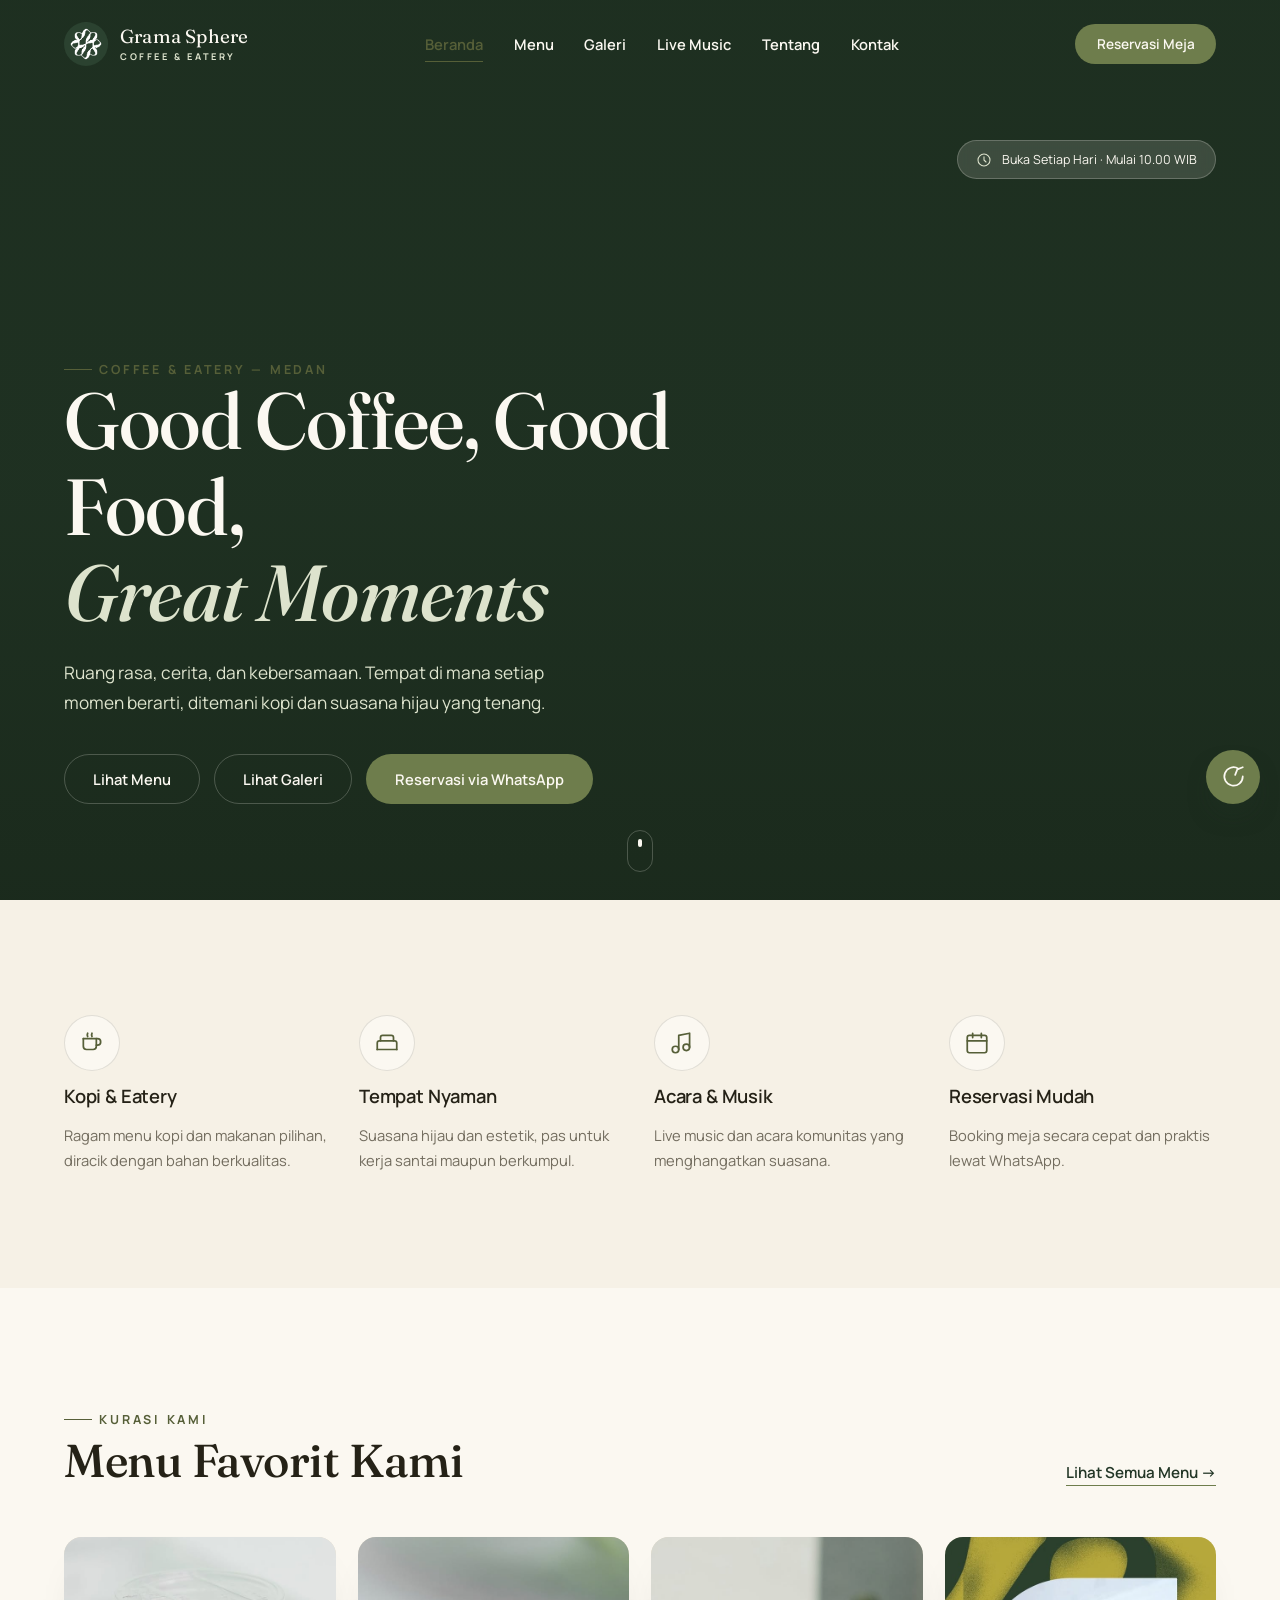
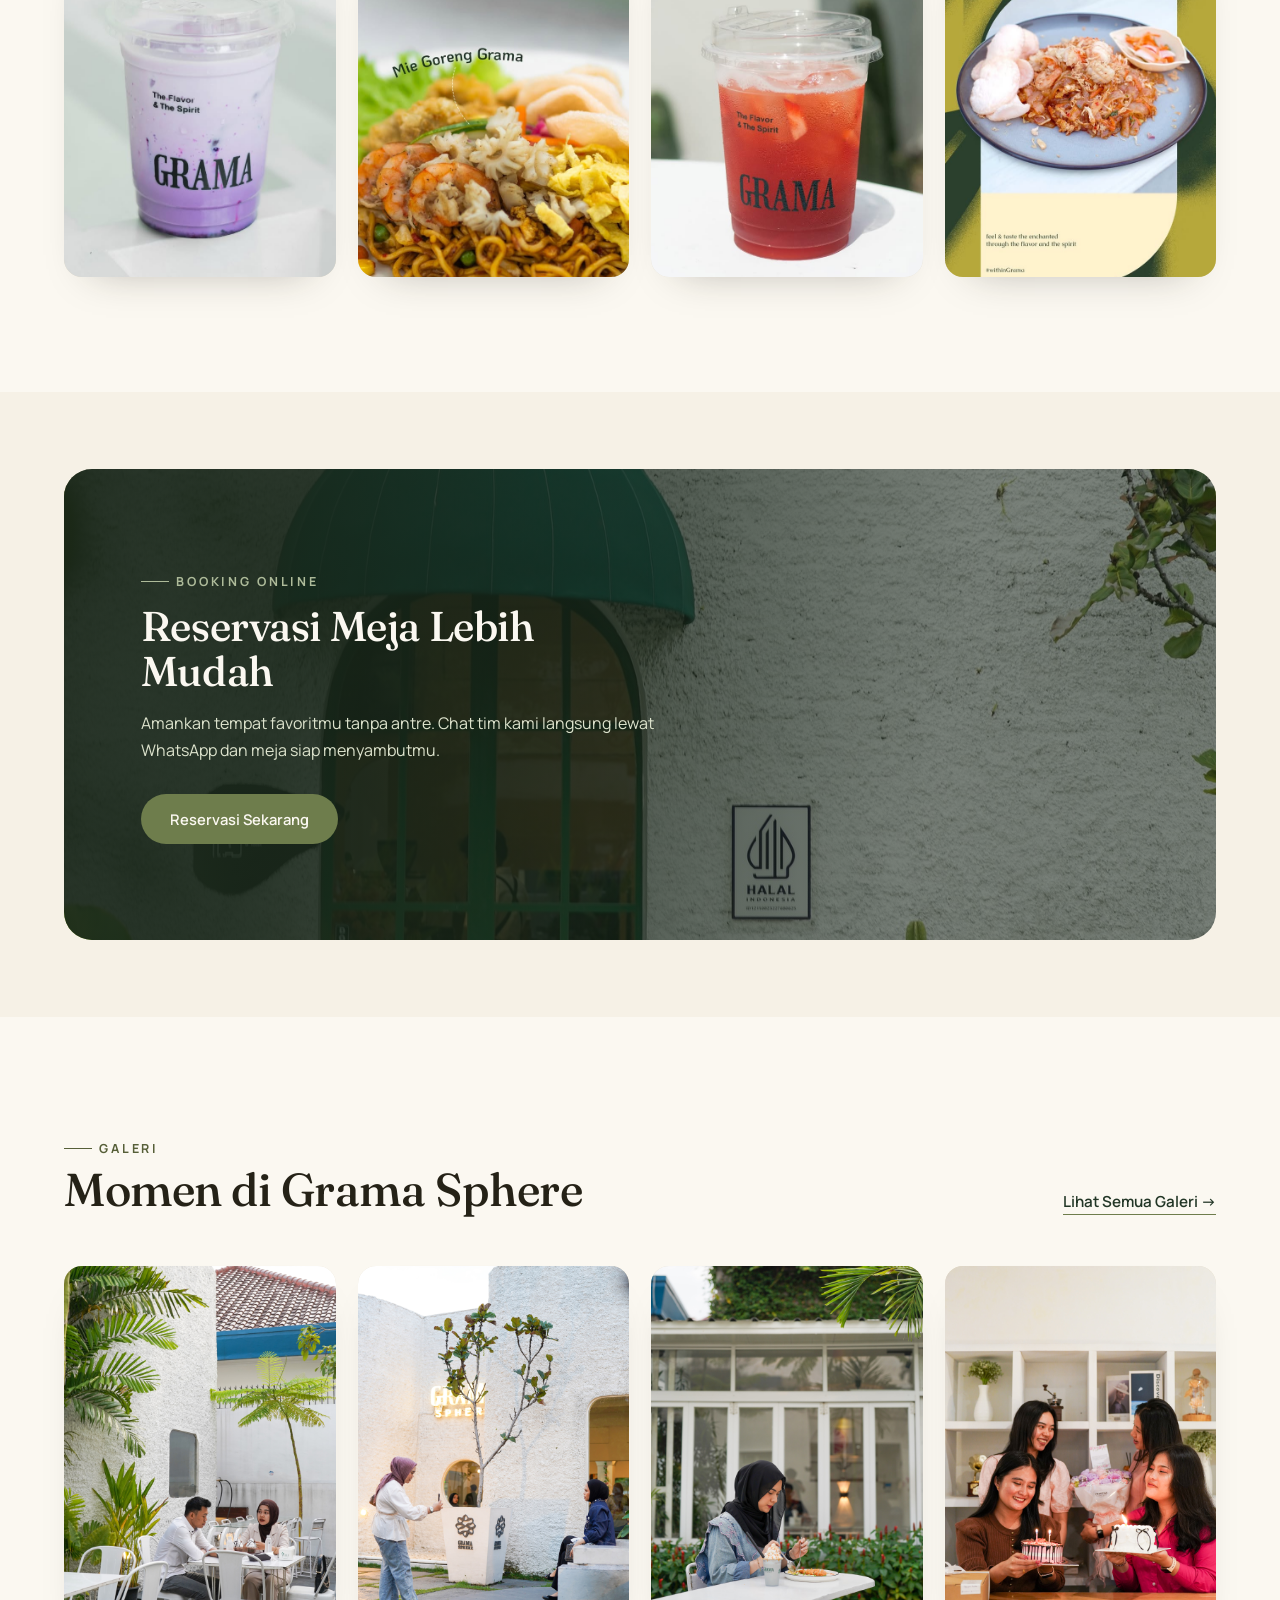
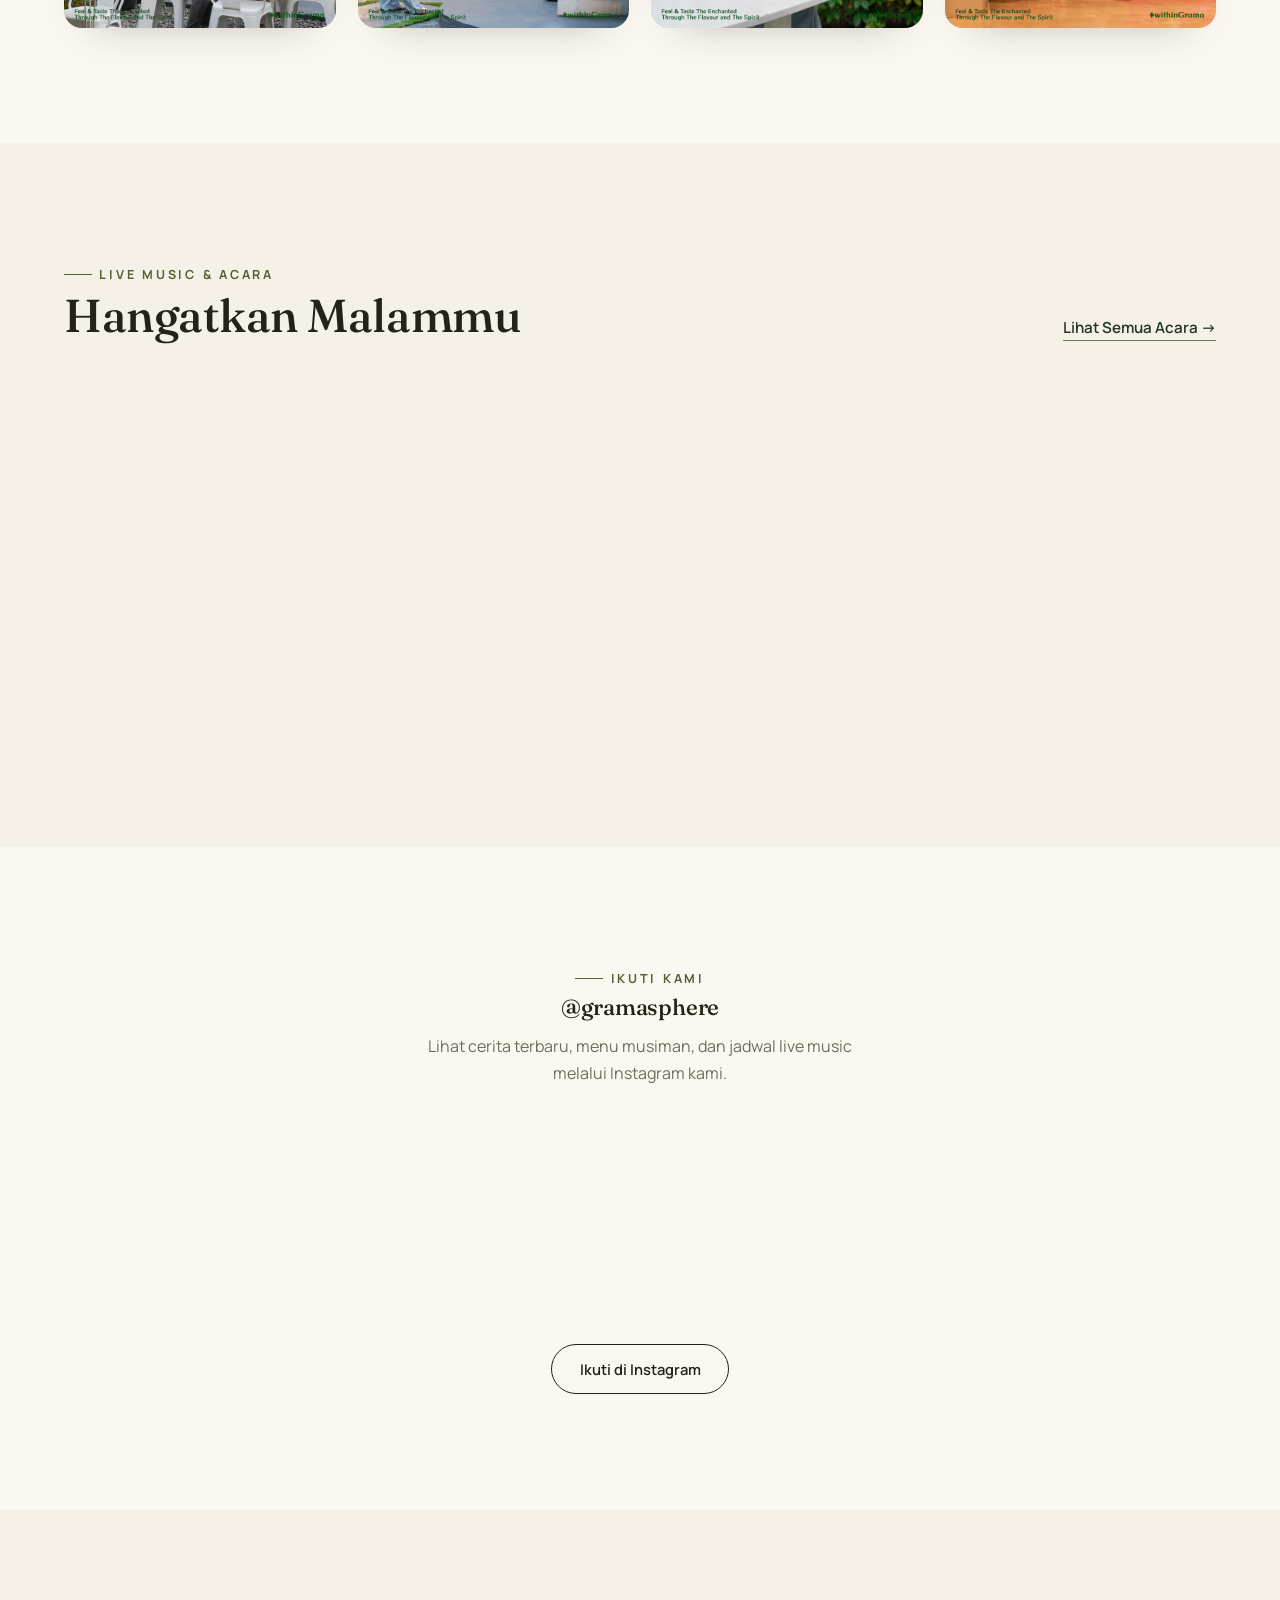
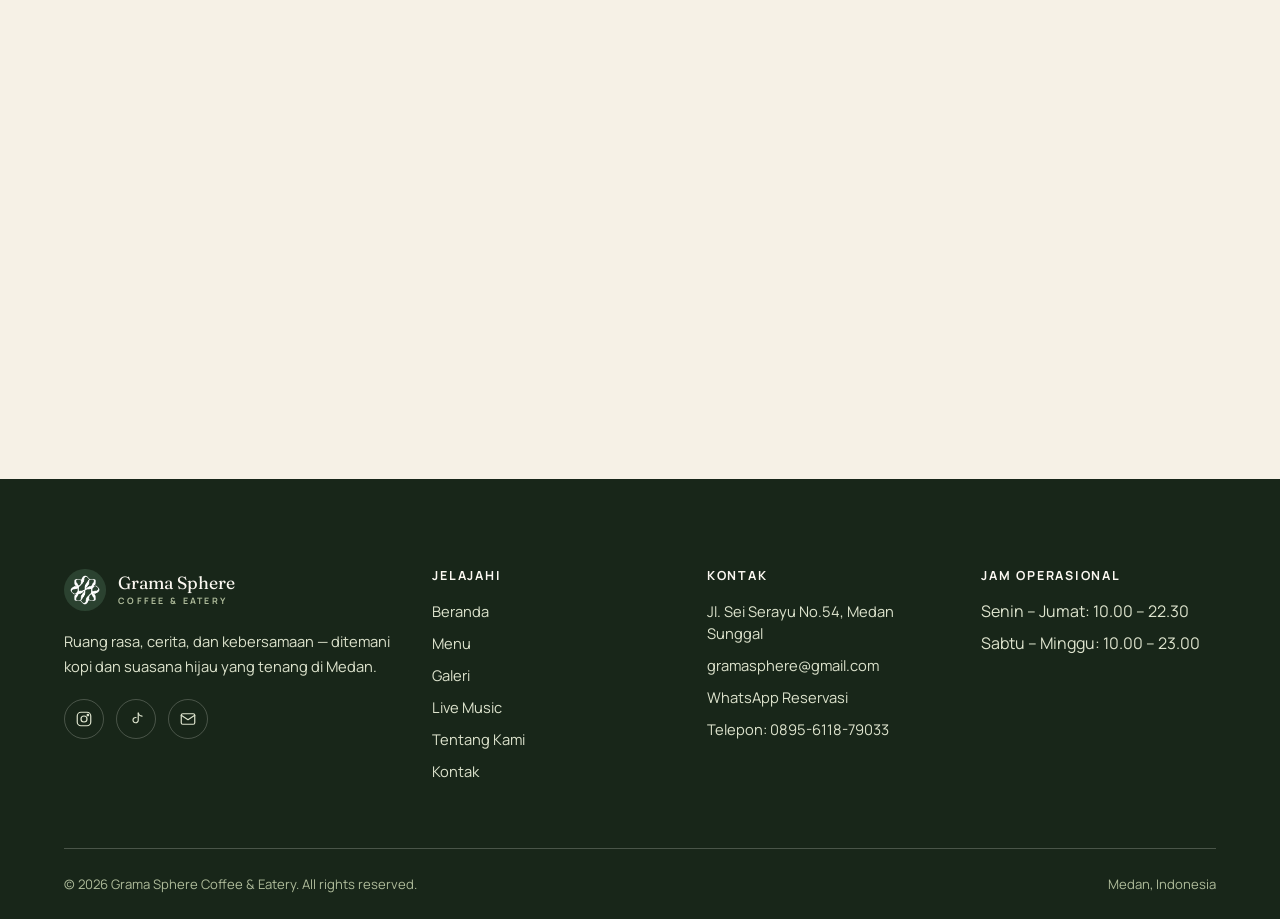
==== commit 9c60072c: "Update" ====
--- a/index.html
+++ b/index.html
@@ -216,6 +216,7 @@
           <li><a href="gallery.html">Galeri</a></li>
           <li><a href="music.html">Live Music</a></li>
           <li><a href="about.html">Tentang Kami</a></li>
+          <li><a href="contact.html">Kontak</a></li>
         </ul>
       </div>
       <div class="footer-col">
@@ -253,6 +254,7 @@
     <li><a href="gallery.html"><svg viewBox="0 0 24 24" fill="none" stroke-width="1.6" stroke-linecap="round" stroke-linejoin="round"><rect x="3" y="4" width="18" height="16" rx="2"/><circle cx="9" cy="10" r="2"/><path d="M21 16l-5-5-4 4-3-3-6 6"/></svg>Galeri</a></li>
     <li><a href="music.html"><svg viewBox="0 0 24 24" fill="none" stroke-width="1.6" stroke-linecap="round" stroke-linejoin="round"><path d="M9 18V5l10-2v13"/><circle cx="6" cy="18" r="3"/><circle cx="16" cy="16" r="3"/></svg>Music</a></li>
     <li><a href="about.html"><svg viewBox="0 0 24 24" fill="none" stroke-width="1.6" stroke-linecap="round" stroke-linejoin="round"><circle cx="12" cy="12" r="9"/><path d="M12 8h.01M11 12h1v5h1"/></svg>Tentang</a></li>
+    <li><a href="contact.html"><svg viewBox="0 0 24 24" fill="none" stroke-width="1.6" stroke-linecap="round" stroke-linejoin="round"><path d="M12 21s-7-6.2-7-11a7 7 0 1 1 14 0c0 4.8-7 11-7 11z"/><circle cx="12" cy="10" r="2.5"/></svg>Kontak</a></li>
   </ul>
 </nav>
 
--- a/css/style.css
+++ b/css/style.css
@@ -200,11 +200,11 @@
 .bottom-nav ul{ display:flex; justify-content:space-between; }
 .bottom-nav li{ flex:1; }
 .bottom-nav a{
-  display:flex; flex-direction:column; align-items:center; gap:4px;
-  font-size:.64rem; font-weight:700; letter-spacing:.02em; color:var(--stone);
-  padding:6px 2px; border-radius:14px; transition:color .3s var(--ease), background .3s var(--ease);
-}
-.bottom-nav svg{ width:22px; height:22px; stroke:var(--stone); transition:stroke .3s var(--ease); }
+  display:flex; flex-direction:column; align-items:center; gap:3px;
+  font-size:.6rem; font-weight:700; letter-spacing:.01em; color:var(--stone);
+  padding:6px 1px; border-radius:14px; transition:color .3s var(--ease), background .3s var(--ease);
+}
+.bottom-nav svg{ width:20px; height:20px; stroke:var(--stone); transition:stroke .3s var(--ease); }
 .bottom-nav a.active{ color:var(--olive-dark); }
 .bottom-nav a.active svg{ stroke:var(--olive-dark); }
 .bottom-nav a.active{ background:var(--sage-light); }
